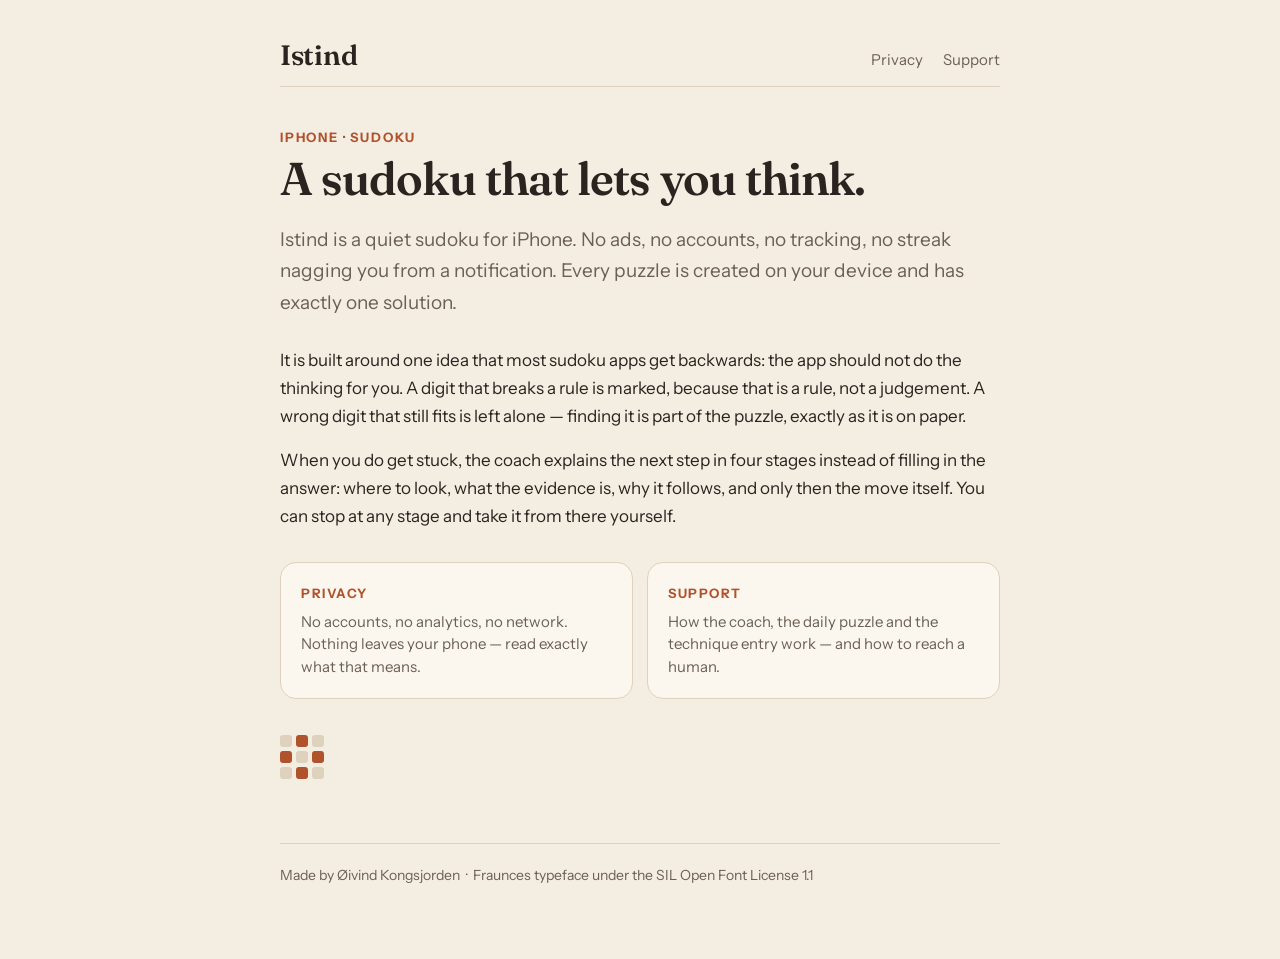
==== index.html @ 71f040e6 "Istind support and privacy pages" ====
<!DOCTYPE html>
<html lang="en">
<head>
  <meta charset="utf-8">
  <meta name="viewport" content="width=device-width, initial-scale=1">
  <title>Istind — a quiet sudoku</title>
  <meta name="description" content="A calm iPhone sudoku with no ads, no accounts and no tracking. Puzzles are created on your device, and a coach explains the next step instead of answering for you.">
  <link rel="icon" href="data:image/svg+xml,<svg xmlns='http://www.w3.org/2000/svg' viewBox='0 0 16 16'><rect width='16' height='16' rx='3' fill='%23b0522c'/></svg>">
  <link rel="preconnect" href="https://fonts.googleapis.com">
  <link rel="preconnect" href="https://fonts.gstatic.com" crossorigin>
  <link href="https://fonts.googleapis.com/css2?family=Fraunces:opsz,wght@9..144,600&family=Instrument+Sans:wght@400;700&display=swap" rel="stylesheet">
  <link rel="stylesheet" href="style.css">
</head>
<body>
  <header>
    <a class="wordmark" href="./">Istind</a>
    <nav>
      <a href="privacy/">Privacy</a>
      <a href="support/">Support</a>
    </nav>
  </header>

  <main>
    <p class="eyebrow">iPhone · sudoku</p>
    <h1>A sudoku that lets you think.</h1>
    <p class="lede">Istind is a quiet sudoku for iPhone. No ads, no accounts,
    no tracking, no streak nagging you from a notification. Every puzzle is
    created on your device and has exactly one solution.</p>

    <p>It is built around one idea that most sudoku apps get backwards: the
    app should not do the thinking for you. A digit that breaks a rule is
    marked, because that is a rule, not a judgement. A wrong digit that still
    fits is left alone — finding it is part of the puzzle, exactly as it is on
    paper.</p>

    <p>When you do get stuck, the coach explains the next step in four
    stages instead of filling in the answer: where to look, what the evidence
    is, why it follows, and only then the move itself. You can stop at any
    stage and take it from there yourself.</p>

    <div class="tiles">
      <a class="tile" href="privacy/">
        <span class="t-label">Privacy</span>
        <span class="t-text">No accounts, no analytics, no network. Nothing
        leaves your phone — read exactly what that means.</span>
      </a>
      <a class="tile" href="support/">
        <span class="t-label">Support</span>
        <span class="t-text">How the coach, the daily puzzle and the
        technique entry work — and how to reach a human.</span>
      </a>
    </div>

    <div class="grid-mark" aria-hidden="true">
      <span></span><span class="on"></span><span></span>
      <span class="on"></span><span></span><span class="on"></span>
      <span></span><span class="on"></span><span></span>
    </div>
  </main>

  <footer>
    Made by Øivind Kongsjorden &nbsp;·&nbsp; Fraunces typeface under the SIL Open Font License 1.1
  </footer>
</body>
</html>
---- style.css ----
:root {
  --paper: #f4ede1;
  --paper-card: #fbf7ef;
  --ink: #2a2320;
  --ink-muted: #6b6055;
  --accent: #b0522c;
  --accent-soft: #ecdfc9;
  --line: #ded2be;
}

@media (prefers-color-scheme: dark) {
  :root {
    --paper: #171310;
    --paper-card: #201a16;
    --ink: #ece3d6;
    --ink-muted: #a2958a;
    --accent: #d97a4e;
    --accent-soft: #3a2e25;
    --line: #362d25;
  }
}

* { box-sizing: border-box; }

body {
  margin: 0;
  padding: 0 24px 72px;
  background: var(--paper);
  color: var(--ink);
  font-family: "Instrument Sans", -apple-system, BlinkMacSystemFont, "Segoe UI", sans-serif;
  font-size: 17px;
  line-height: 1.65;
  -webkit-font-smoothing: antialiased;
}

header {
  max-width: 720px;
  margin: 0 auto;
  padding: 32px 0 8px;
  display: flex;
  flex-wrap: wrap;
  gap: 16px;
  align-items: baseline;
  justify-content: space-between;
  border-bottom: 1px solid var(--line);
}

.wordmark {
  font-family: Fraunces, Georgia, serif;
  font-size: 28px;
  font-weight: 600;
  color: var(--ink);
  text-decoration: none;
  letter-spacing: -0.01em;
}

nav { display: flex; gap: 20px; }

nav a {
  color: var(--ink-muted);
  text-decoration: none;
  font-size: 15px;
}

nav a:hover, nav a[aria-current="page"] { color: var(--accent); }

main { max-width: 720px; margin: 0 auto; }

.eyebrow {
  margin: 40px 0 4px;
  font-size: 13px;
  font-weight: 700;
  letter-spacing: 0.14em;
  text-transform: uppercase;
  color: var(--accent);
}

h1 {
  font-family: Fraunces, Georgia, serif;
  font-size: clamp(34px, 7vw, 46px);
  font-weight: 600;
  line-height: 1.12;
  letter-spacing: -0.02em;
  margin: 0 0 20px;
}

h2 {
  font-family: Fraunces, Georgia, serif;
  font-size: 23px;
  font-weight: 600;
  margin: 44px 0 10px;
  letter-spacing: -0.01em;
}

.lede { font-size: 19px; color: var(--ink-muted); margin: 0 0 28px; }

p { margin: 0 0 16px; }

a { color: var(--accent); }

.tiles {
  display: grid;
  grid-template-columns: repeat(auto-fit, minmax(240px, 1fr));
  gap: 14px;
  margin: 32px 0;
}

.tile {
  display: block;
  padding: 20px;
  background: var(--paper-card);
  border: 1px solid var(--line);
  border-radius: 16px;
  text-decoration: none;
  color: var(--ink);
}

.tile:hover { border-color: var(--accent); }

.t-label {
  display: block;
  font-size: 13px;
  font-weight: 700;
  letter-spacing: 0.12em;
  text-transform: uppercase;
  color: var(--accent);
  margin-bottom: 6px;
}

.t-text { display: block; color: var(--ink-muted); font-size: 15px; line-height: 1.5; }

.card {
  padding: 20px 22px;
  background: var(--paper-card);
  border: 1px solid var(--line);
  border-radius: 16px;
  margin: 24px 0 8px;
}

.card p:last-child { margin-bottom: 0; }

.tag {
  display: inline-block;
  margin-right: 10px;
  padding: 3px 9px;
  border-radius: 999px;
  background: var(--accent-soft);
  color: var(--accent);
  font-family: "Instrument Sans", sans-serif;
  font-size: 11px;
  font-weight: 700;
  letter-spacing: 0.08em;
  text-transform: uppercase;
  vertical-align: middle;
}

.grid-mark {
  display: grid;
  grid-template-columns: repeat(3, 12px);
  gap: 4px;
  margin: 36px 0 0;
}

.grid-mark span {
  width: 12px;
  height: 12px;
  border-radius: 3px;
  background: var(--line);
}

.grid-mark span.on { background: var(--accent); }

footer {
  max-width: 720px;
  margin: 64px auto 0;
  padding-top: 20px;
  border-top: 1px solid var(--line);
  color: var(--ink-muted);
  font-size: 14px;
}

.updated { color: var(--ink-muted); font-size: 14px; margin-top: 32px; }
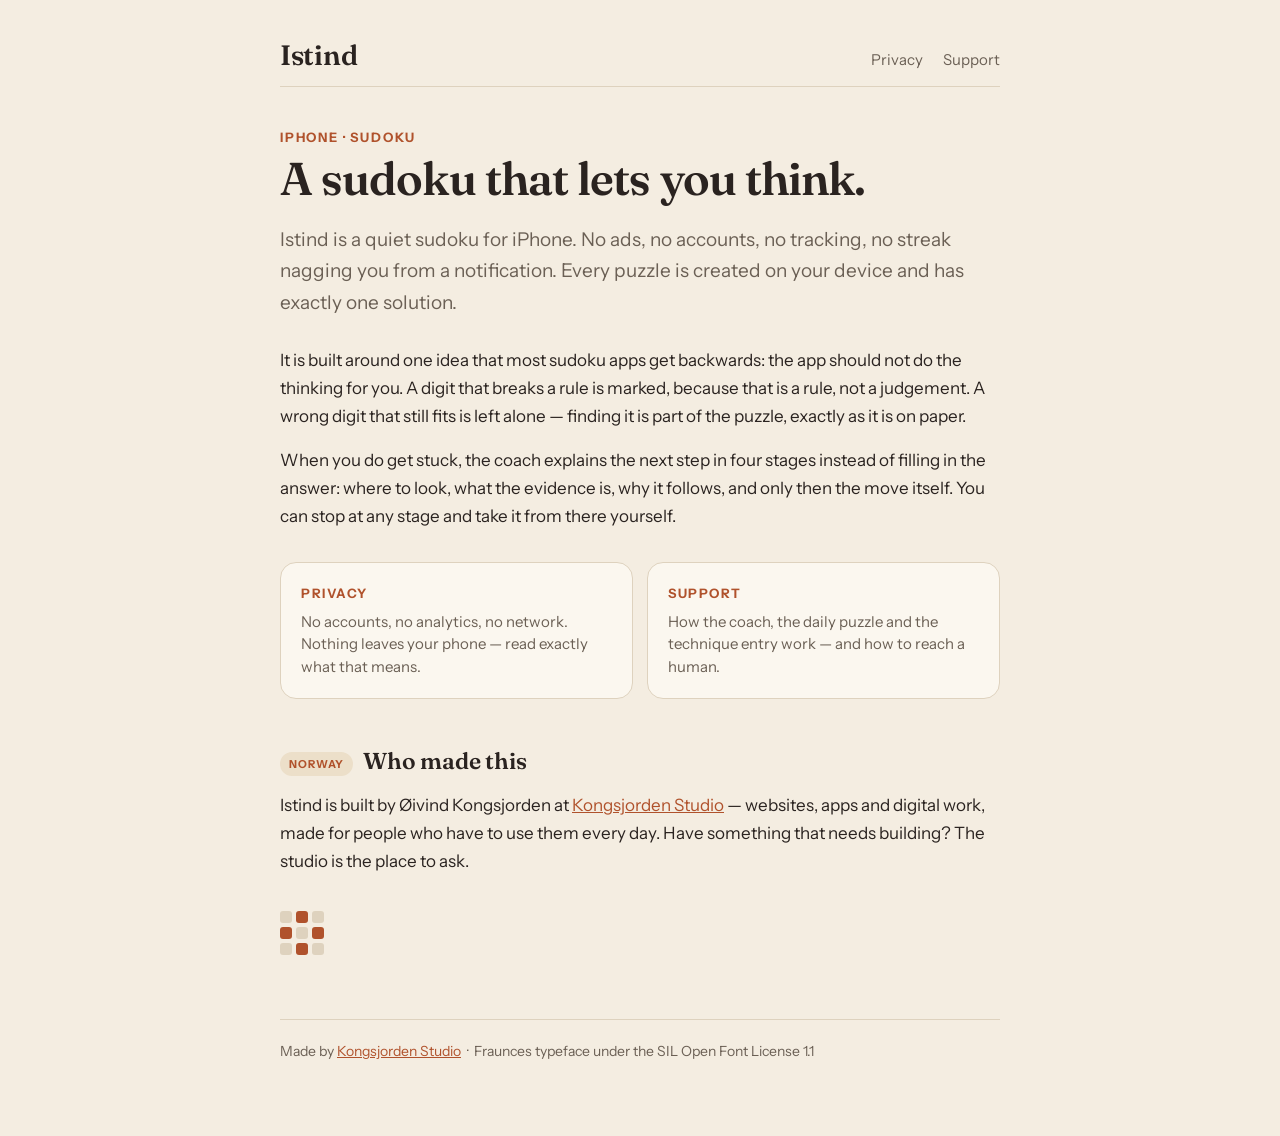
==== commit d231e3e2: "Krediter Kongsjorden Studio på alle sider" ====
--- a/index.html
+++ b/index.html
@@ -51,6 +51,12 @@
       </a>
     </div>
 
+    <h2><span class="tag">Norway</span>Who made this</h2>
+    <p>Istind is built by Øivind Kongsjorden at
+    <a href="https://kongsjorden-studio.no">Kongsjorden Studio</a> — websites,
+    apps and digital work, made for people who have to use them every day.
+    Have something that needs building? The studio is the place to ask.</p>
+
     <div class="grid-mark" aria-hidden="true">
       <span></span><span class="on"></span><span></span>
       <span class="on"></span><span></span><span class="on"></span>
@@ -59,7 +65,8 @@
   </main>
 
   <footer>
-    Made by Øivind Kongsjorden &nbsp;·&nbsp; Fraunces typeface under the SIL Open Font License 1.1
+    Made by <a href="https://kongsjorden-studio.no">Kongsjorden Studio</a>
+    &nbsp;·&nbsp; Fraunces typeface under the SIL Open Font License 1.1
   </footer>
 </body>
 </html>
